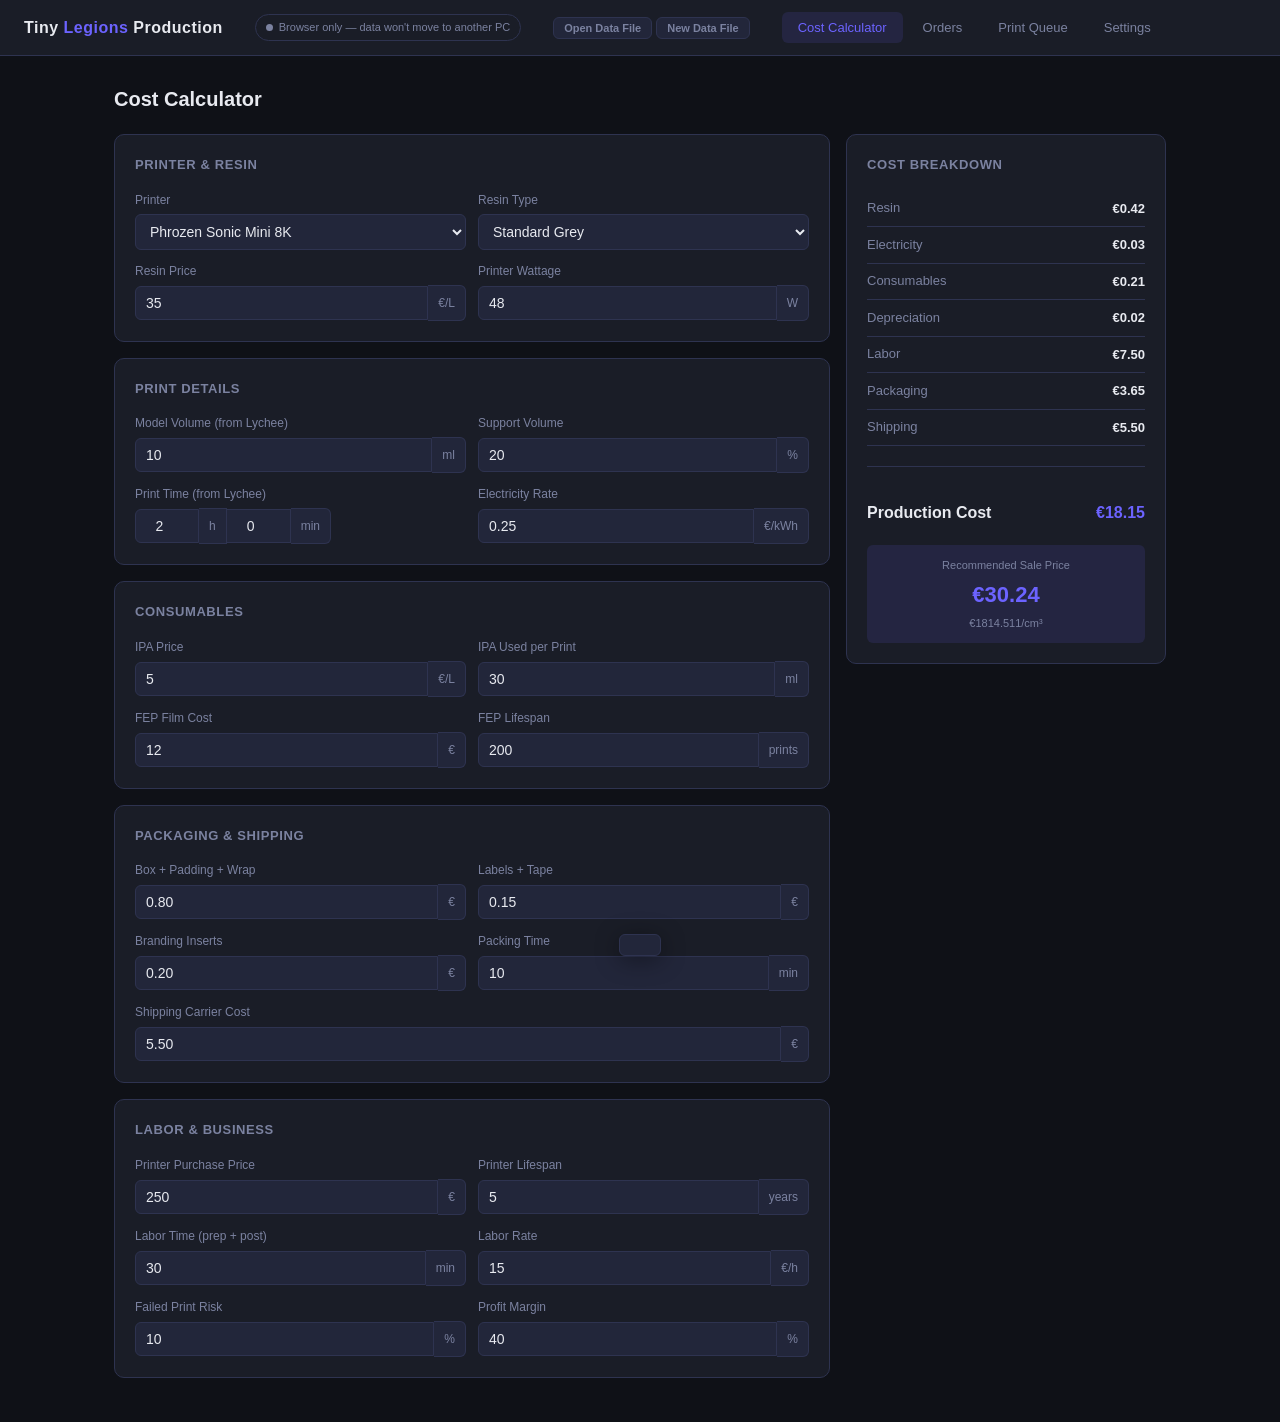
==== index.html @ 1beb9e8d "Add TL Production Manager PWA Cost calculator, order manager, print queue optimizer and printer reco" ====
<!DOCTYPE html>
<html lang="en">
<head>
  <meta charset="UTF-8">
  <meta name="viewport" content="width=device-width, initial-scale=1.0">
  <title>Tiny Legions — Production Manager</title>
  <link rel="stylesheet" href="css/style.css">
  <link rel="manifest" href="manifest.json">
  <link rel="apple-touch-icon" href="icons/icon-192.svg">
  <meta name="apple-mobile-web-app-capable" content="yes">
  <meta name="apple-mobile-web-app-status-bar-style" content="black-translucent">
  <meta name="apple-mobile-web-app-title" content="TL Production">
  <meta name="theme-color" content="#1a1d27">
</head>
<body>

<!-- ── Header ─────────────────────────────────────────────────────────────── -->
<header class="app-header">
  <div class="app-logo">Tiny <span>Legions</span> Production</div>
  <div id="file-status" class="file-status disconnected" title="Data saved in browser only — won't transfer to another PC unless you connect a data file">
    <span class="file-dot"></span> Browser only
  </div>
  <div class="file-actions">
    <button class="btn-file" onclick="handleOpenExisting()" title="Load data from an existing tl-data.json file (e.g. from your USB)">Open Data File</button>
    <button class="btn-file" onclick="handleConnectNew()" title="Create a new data file and enable auto-save to it">New Data File</button>
  </div>
  <nav class="tab-nav">
    <button class="tab-btn" data-tab="calculator" onclick="showTab('calculator')">Cost Calculator</button>
    <button class="tab-btn" data-tab="orders" onclick="showTab('orders')">Orders</button>
    <button class="tab-btn" data-tab="queue" onclick="showTab('queue')">Print Queue</button>
    <button class="tab-btn" data-tab="settings" onclick="showTab('settings')">Settings</button>
  </nav>
</header>

<main class="main">

  <!-- ── Tab: Calculator ──────────────────────────────────────────────────── -->
  <div id="tab-calculator" class="tab-panel">
    <h1 class="page-title">Cost Calculator</h1>
    <div class="calc-grid">
      <!-- Inputs -->
      <div>
        <div class="card">
          <div class="card-title">Printer & Resin</div>
          <div class="form-grid">
            <div class="form-group">
              <label>Printer</label>
              <select id="calc-printer" onchange="calcUpdatePrinter()"></select>
            </div>
            <div class="form-group">
              <label>Resin Type</label>
              <select id="calc-resin-type" onchange="calcUpdateResinPrice()"></select>
            </div>
            <div class="form-group">
              <label>Resin Price</label>
              <div class="input-with-unit">
                <input type="number" id="calc-resin-price" min="0" step="0.5" value="35" oninput="calcRun()">
                <span class="unit">€/L</span>
              </div>
            </div>
            <div class="form-group">
              <label>Printer Wattage</label>
              <div class="input-with-unit">
                <input type="number" id="calc-wattage" min="0" step="1" value="48" oninput="calcRun()">
                <span class="unit">W</span>
              </div>
            </div>
          </div>
        </div>

        <div class="card">
          <div class="card-title">Print Details</div>
          <div class="form-grid">
            <div class="form-group">
              <label>Model Volume (from Lychee)</label>
              <div class="input-with-unit">
                <input type="number" id="calc-volume" min="0" step="0.1" value="10" oninput="calcRun()">
                <span class="unit">ml</span>
              </div>
            </div>
            <div class="form-group">
              <label>Support Volume</label>
              <div class="input-with-unit">
                <input type="number" id="calc-support-pct" min="0" max="100" step="1" value="20" oninput="calcRun()">
                <span class="unit">%</span>
              </div>
            </div>
            <div class="form-group">
              <label>Print Time (from Lychee)</label>
              <div class="time-input">
                <input type="number" id="calc-hours" min="0" step="1" value="2" oninput="calcRun()" onblur="calcNormalizeTime(); calcRun()">
                <span class="unit">h</span>
                <input type="number" id="calc-minutes" min="0" step="1" value="0" oninput="calcRun()" onblur="calcNormalizeTime(); calcRun()">
                <span class="unit">min</span>
              </div>
            </div>
            <div class="form-group">
              <label>Electricity Rate</label>
              <div class="input-with-unit">
                <input type="number" id="calc-electricity" min="0" step="0.01" value="0.25" oninput="calcRun()">
                <span class="unit">€/kWh</span>
              </div>
            </div>
          </div>
        </div>

        <div class="card">
          <div class="card-title">Consumables</div>
          <div class="form-grid">
            <div class="form-group">
              <label>IPA Price</label>
              <div class="input-with-unit">
                <input type="number" id="calc-ipa-price" min="0" step="0.1" value="5" oninput="calcRun()">
                <span class="unit">€/L</span>
              </div>
            </div>
            <div class="form-group">
              <label>IPA Used per Print</label>
              <div class="input-with-unit">
                <input type="number" id="calc-ipa-per-print" min="0" step="1" value="30" oninput="calcRun()">
                <span class="unit">ml</span>
              </div>
            </div>
            <div class="form-group">
              <label>FEP Film Cost</label>
              <div class="input-with-unit">
                <input type="number" id="calc-fep-cost" min="0" step="0.5" value="12" oninput="calcRun()">
                <span class="unit">€</span>
              </div>
            </div>
            <div class="form-group">
              <label>FEP Lifespan</label>
              <div class="input-with-unit">
                <input type="number" id="calc-fep-lifespan" min="1" step="10" value="200" oninput="calcRun()">
                <span class="unit">prints</span>
              </div>
            </div>
          </div>
        </div>

        <div class="card">
          <div class="card-title">Packaging & Shipping</div>
          <div class="form-grid">
            <div class="form-group">
              <label>Box + Padding + Wrap</label>
              <div class="input-with-unit">
                <input type="number" id="calc-box-materials" min="0" step="0.01" value="0.80" oninput="calcRun()">
                <span class="unit">€</span>
              </div>
            </div>
            <div class="form-group">
              <label>Labels + Tape</label>
              <div class="input-with-unit">
                <input type="number" id="calc-labels-tape" min="0" step="0.01" value="0.15" oninput="calcRun()">
                <span class="unit">€</span>
              </div>
            </div>
            <div class="form-group">
              <label>Branding Inserts</label>
              <div class="input-with-unit">
                <input type="number" id="calc-branding" min="0" step="0.01" value="0.20" oninput="calcRun()">
                <span class="unit">€</span>
              </div>
            </div>
            <div class="form-group">
              <label>Packing Time</label>
              <div class="input-with-unit">
                <input type="number" id="calc-packing-time" min="0" step="1" value="10" oninput="calcRun()">
                <span class="unit">min</span>
              </div>
            </div>
            <div class="form-group full">
              <label>Shipping Carrier Cost</label>
              <div class="input-with-unit">
                <input type="number" id="calc-shipping-cost" min="0" step="0.01" value="5.50" oninput="calcRun()">
                <span class="unit">€</span>
              </div>
            </div>
          </div>
        </div>

        <div class="card">
          <div class="card-title">Labor & Business</div>
          <div class="form-grid">
            <div class="form-group">
              <label>Printer Purchase Price</label>
              <div class="input-with-unit">
                <input type="number" id="calc-purchase-price" min="0" step="10" value="250" oninput="calcRun()">
                <span class="unit">€</span>
              </div>
            </div>
            <div class="form-group">
              <label>Printer Lifespan</label>
              <div class="input-with-unit">
                <input type="number" id="calc-lifespan" min="1" step="1" value="5" oninput="calcRun()">
                <span class="unit">years</span>
              </div>
            </div>
            <div class="form-group">
              <label>Labor Time (prep + post)</label>
              <div class="input-with-unit">
                <input type="number" id="calc-labor-time" min="0" step="5" value="30" oninput="calcRun()">
                <span class="unit">min</span>
              </div>
            </div>
            <div class="form-group">
              <label>Labor Rate</label>
              <div class="input-with-unit">
                <input type="number" id="calc-labor-rate" min="0" step="1" value="15" oninput="calcRun()">
                <span class="unit">€/h</span>
              </div>
            </div>
            <div class="form-group">
              <label>Failed Print Risk</label>
              <div class="input-with-unit">
                <input type="number" id="calc-risk" min="0" max="100" step="1" value="10" oninput="calcRun()">
                <span class="unit">%</span>
              </div>
            </div>
            <div class="form-group">
              <label>Profit Margin</label>
              <div class="input-with-unit">
                <input type="number" id="calc-margin" min="0" max="99" step="1" value="40" oninput="calcRun()">
                <span class="unit">%</span>
              </div>
            </div>
          </div>
        </div>
      </div>

      <!-- Results -->
      <div class="results-card">
        <div class="card-title">Cost Breakdown</div>
        <div class="result-row"><span class="label">Resin</span><span class="value" id="out-resin">€0.00</span></div>
        <div class="result-row"><span class="label">Electricity</span><span class="value" id="out-electricity">€0.00</span></div>
        <div class="result-row"><span class="label">Consumables</span><span class="value" id="out-consumables">€0.00</span></div>
        <div class="result-row"><span class="label">Depreciation</span><span class="value" id="out-depreciation">€0.00</span></div>
        <div class="result-row"><span class="label">Labor</span><span class="value" id="out-labor">€0.00</span></div>
        <div class="result-row"><span class="label">Packaging</span><span class="value" id="out-packaging">€0.00</span></div>
        <div class="result-row"><span class="label">Shipping</span><span class="value" id="out-shipping">€0.00</span></div>
        <div class="section-divider"></div>
        <div class="result-total"><span class="label">Production Cost</span><span class="value" id="out-total">€0.00</span></div>
        <div class="result-sale">
          <div class="sale-label">Recommended Sale Price</div>
          <div class="sale-value" id="out-sale-price">€0.00</div>
          <div class="per-cm3" id="out-per-cm3">€0.000/cm³</div>
        </div>
      </div>
    </div>
  </div>

  <!-- ── Tab: Orders ───────────────────────────────────────────────────────── -->
  <div id="tab-orders" class="tab-panel">
    <h1 class="page-title">Orders</h1>
    <div class="toolbar">
      <button class="btn btn-primary" onclick="openOrderModal()">+ Add Order</button>
      <label class="btn btn-secondary" style="cursor:pointer">
        Import CSV
        <input type="file" accept=".csv" style="display:none" onchange="importOrdersCSV(this.files[0])">
      </label>
    </div>
    <div class="table-wrap">
      <table>
        <thead>
          <tr>
            <th>Order ID</th>
            <th>Customer</th>
            <th>Model</th>
            <th>Footprint W×D (mm)</th>
            <th>Height (mm)</th>
            <th>Qty</th>
            <th>Resin</th>
            <th>Deadline</th>
            <th>Actions</th>
          </tr>
        </thead>
        <tbody id="orders-tbody">
          <tr><td colspan="9" class="empty-state">No orders yet. Click "Add Order" to start.</td></tr>
        </tbody>
      </table>
    </div>
  </div>

  <!-- ── Tab: Queue ────────────────────────────────────────────────────────── -->
  <div id="tab-queue" class="tab-panel">
    <h1 class="page-title">Print Queue</h1>
    <div class="toolbar">
      <button class="btn btn-primary" onclick="renderQueue()">Generate Queue</button>
      <button class="btn btn-secondary" onclick="exportQueueCSV(currentBatches)">Export CSV</button>
    </div>
    <div id="queue-container">
      <div class="empty-state">Click "Generate Queue" to build the print schedule.</div>
    </div>
  </div>

  <!-- ── Tab: Settings ─────────────────────────────────────────────────────── -->
  <div id="tab-settings" class="tab-panel">
    <h1 class="page-title">Settings</h1>
    <div class="settings-grid">
      <!-- Global Defaults -->
      <div class="card">
        <div class="card-title">Global Defaults</div>
        <div class="setting-row">
          <label>Electricity Rate</label>
          <div class="input-with-unit"><input type="number" id="s-electricity" min="0" step="0.01"><span class="unit">€/kWh</span></div>
        </div>
        <div class="setting-row">
          <label>Labor Rate</label>
          <div class="input-with-unit"><input type="number" id="s-labor-rate" min="0" step="1"><span class="unit">€/h</span></div>
        </div>
        <div class="setting-row">
          <label>Failed Print Risk</label>
          <div class="input-with-unit"><input type="number" id="s-risk" min="0" max="100" step="1"><span class="unit">%</span></div>
        </div>
        <div class="setting-row">
          <label>Profit Margin</label>
          <div class="input-with-unit"><input type="number" id="s-margin" min="0" max="99" step="1"><span class="unit">%</span></div>
        </div>
      </div>

      <!-- Consumables -->
      <div class="card">
        <div class="card-title">Consumables</div>
        <div class="setting-row">
          <label>IPA Price</label>
          <div class="input-with-unit"><input type="number" id="s-ipa-price" min="0" step="0.1"><span class="unit">€/L</span></div>
        </div>
        <div class="setting-row">
          <label>IPA per Print</label>
          <div class="input-with-unit"><input type="number" id="s-ipa-per-print" min="0" step="1"><span class="unit">ml</span></div>
        </div>
        <div class="setting-row">
          <label>FEP Film Cost</label>
          <div class="input-with-unit"><input type="number" id="s-fep-cost" min="0" step="0.5"><span class="unit">€</span></div>
        </div>
        <div class="setting-row">
          <label>FEP Lifespan</label>
          <div class="input-with-unit"><input type="number" id="s-fep-lifespan" min="1" step="10"><span class="unit">prints</span></div>
        </div>
      </div>

      <!-- Resin Prices -->
      <div class="card">
        <div class="card-title">Resin Prices</div>
        <div id="resin-prices-container"></div>
      </div>

      <!-- Printer Depreciation -->
      <div class="card">
        <div class="card-title">Printer Depreciation</div>
        <div id="printer-dep-container">
          <div class="printer-dep-row">
            <span class="printer-name">Phrozen Sonic Mini 8K</span>
            <div class="printer-dep-inputs">
              <div class="input-with-unit"><input type="number" id="dep-price-mini8k" min="0" step="10"><span class="unit">€</span></div>
              <div class="input-with-unit"><input type="number" id="dep-life-mini8k" min="1" step="1"><span class="unit">yrs</span></div>
            </div>
          </div>
          <div class="printer-dep-row">
            <span class="printer-name">Concepts3D Athena II</span>
            <div class="printer-dep-inputs">
              <div class="input-with-unit"><input type="number" id="dep-price-athena2" min="0" step="10"><span class="unit">€</span></div>
              <div class="input-with-unit"><input type="number" id="dep-life-athena2" min="1" step="1"><span class="unit">yrs</span></div>
            </div>
          </div>
          <div class="printer-dep-row">
            <span class="printer-name">Uniformation GK3 Pro</span>
            <div class="printer-dep-inputs">
              <div class="input-with-unit"><input type="number" id="dep-price-gk3pro" min="0" step="10"><span class="unit">€</span></div>
              <div class="input-with-unit"><input type="number" id="dep-life-gk3pro" min="1" step="1"><span class="unit">yrs</span></div>
            </div>
          </div>
        </div>
      </div>
    </div>

    <div style="margin-top:16px; display:flex; gap:8px; flex-wrap:wrap;">
      <button class="btn btn-primary" onclick="saveSettingsForm()">Save Settings</button>
      <button class="btn btn-secondary" onclick="exportAllData()">Export Backup</button>
      <label class="btn btn-secondary" style="cursor:pointer">
        Import Backup
        <input type="file" accept=".json" style="display:none" onchange="
          const r = new FileReader();
          r.onload = e => { if(importAllData(e.target.result)) { orders=loadOrders(); settings=loadSettings(); initSettingsTab(); showToast('Backup imported.'); } else { alert('Invalid backup file.'); } };
          r.readAsText(this.files[0]);
        ">
      </label>
    </div>
  </div>

</main>

<!-- ── Order Modal ─────────────────────────────────────────────────────────── -->
<div id="order-modal" class="modal-overlay" onclick="if(event.target===this)closeOrderModal()">
  <div class="modal">
    <div class="modal-header">
      <span id="modal-title" class="modal-title">Add Order</span>
      <button class="btn-icon" onclick="closeOrderModal()">✕</button>
    </div>
    <div class="form-grid">
      <div class="form-group">
        <label>Order ID</label>
        <input type="text" id="field-orderId" placeholder="e.g. #1042">
      </div>
      <div class="form-group">
        <label>Customer</label>
        <input type="text" id="field-customer" placeholder="Customer name">
      </div>
      <div class="form-group full">
        <label>Model Name *</label>
        <input type="text" id="field-modelName" placeholder="e.g. Panopticon Guard x3">
      </div>
      <div class="form-group full lychee-hint">
        <span class="hint-icon">?</span>
        <span>In Lychee: select the model &rarr; right panel shows <strong>X</strong> (width), <strong>Y</strong> (depth), <strong>Z</strong> (height) in mm. Use those values below.</span>
      </div>
      <div class="form-group">
        <label>Footprint Width — X (mm) *</label>
        <input type="number" id="field-footprintW" min="0" step="0.1" placeholder="X from Lychee">
      </div>
      <div class="form-group">
        <label>Footprint Depth — Y (mm) *</label>
        <input type="number" id="field-footprintD" min="0" step="0.1" placeholder="Y from Lychee">
      </div>
      <div class="form-group">
        <label>Height — Z (mm)</label>
        <input type="number" id="field-height" min="0" step="0.1" placeholder="Z from Lychee">
      </div>
      <div class="form-group">
        <label>Quantity</label>
        <input type="number" id="field-quantity" min="1" step="1" value="1">
      </div>
      <div class="form-group">
        <label>Resin Type</label>
        <select id="field-resinType"></select>
      </div>
      <div class="form-group">
        <label>Deadline</label>
        <input type="date" id="field-deadline">
      </div>
      <div class="form-group full">
        <label>Notes</label>
        <input type="text" id="field-notes" placeholder="Optional notes">
      </div>
    </div>
    <div class="modal-footer">
      <button class="btn btn-secondary" onclick="closeOrderModal()">Cancel</button>
      <button class="btn btn-primary" onclick="saveOrder()">Save Order</button>
    </div>
  </div>
</div>

<!-- ── Toast ──────────────────────────────────────────────────────────────── -->
<div id="toast" class="toast"></div>

<!-- ── Scripts ────────────────────────────────────────────────────────────── -->
<script src="js/printers.js"></script>
<script src="js/storage.js"></script>
<script src="js/calculator.js"></script>
<script src="js/optimizer.js"></script>
<script src="js/scheduler.js"></script>
<script src="js/app.js"></script>
<script>
  if ('serviceWorker' in navigator) {
    navigator.serviceWorker.register('./sw.js');
  }
</script>

</body>
</html>
---- css/style.css ----
/* ── Reset & Base ──────────────────────────────────────────────────────────── */
*, *::before, *::after { box-sizing: border-box; margin: 0; padding: 0; }

:root {
  --bg: #0f1117;
  --surface: #1a1d27;
  --surface2: #22263a;
  --border: #2e3350;
  --accent: #6c63ff;
  --accent-hover: #8077ff;
  --text: #e8eaf0;
  --text-muted: #7b82a0;
  --green: #22c55e;
  --yellow: #f59e0b;
  --orange: #f97316;
  --red: #ef4444;
  --radius: 10px;
  --radius-sm: 6px;
  --shadow: 0 4px 24px rgba(0,0,0,0.4);
}

body {
  font-family: -apple-system, BlinkMacSystemFont, 'Segoe UI', sans-serif;
  background: var(--bg);
  color: var(--text);
  min-height: 100vh;
  font-size: 14px;
  line-height: 1.5;
}

/* ── Layout ─────────────────────────────────────────────────────────────────── */
.app-header {
  background: var(--surface);
  border-bottom: 1px solid var(--border);
  padding: 0 24px;
  display: flex;
  align-items: center;
  gap: 32px;
  height: 56px;
  position: sticky;
  top: 0;
  z-index: 100;
}

.app-logo {
  font-size: 16px;
  font-weight: 700;
  letter-spacing: 0.5px;
  color: var(--text);
  white-space: nowrap;
}

.app-logo span { color: var(--accent); }

.tab-nav { display: flex; gap: 4px; }

.tab-btn {
  background: none;
  border: none;
  color: var(--text-muted);
  font-size: 13px;
  font-weight: 500;
  padding: 8px 16px;
  border-radius: var(--radius-sm);
  cursor: pointer;
  transition: all 0.15s;
  white-space: nowrap;
}

.tab-btn:hover { color: var(--text); background: var(--surface2); }
.tab-btn.active { color: var(--accent); background: rgba(108,99,255,0.12); }

.main { max-width: 1100px; margin: 0 auto; padding: 28px 24px; }

.tab-panel { display: none; }
.tab-panel.active { display: block; }

/* ── Page Titles ────────────────────────────────────────────────────────────── */
.page-title {
  font-size: 20px;
  font-weight: 700;
  margin-bottom: 20px;
  color: var(--text);
}

/* ── Cards ──────────────────────────────────────────────────────────────────── */
.card {
  background: var(--surface);
  border: 1px solid var(--border);
  border-radius: var(--radius);
  padding: 20px;
  margin-bottom: 16px;
}

.card-title {
  font-size: 13px;
  font-weight: 600;
  text-transform: uppercase;
  letter-spacing: 0.6px;
  color: var(--text-muted);
  margin-bottom: 16px;
}

/* ── Calculator Layout ──────────────────────────────────────────────────────── */
.calc-grid {
  display: grid;
  grid-template-columns: 1fr 320px;
  gap: 16px;
  align-items: start;
}

@media (max-width: 800px) { .calc-grid { grid-template-columns: 1fr; } }

.form-grid {
  display: grid;
  grid-template-columns: 1fr 1fr;
  gap: 12px;
}

@media (max-width: 600px) { .form-grid { grid-template-columns: 1fr; } }

.form-group {
  display: flex;
  flex-direction: column;
  gap: 5px;
}

.form-group.full { grid-column: 1 / -1; }

label {
  font-size: 12px;
  font-weight: 500;
  color: var(--text-muted);
}

input, select {
  background: var(--surface2);
  border: 1px solid var(--border);
  border-radius: var(--radius-sm);
  color: var(--text);
  font-size: 14px;
  padding: 8px 10px;
  width: 100%;
  transition: border-color 0.15s;
}

input:focus, select:focus {
  outline: none;
  border-color: var(--accent);
}

select option { background: var(--surface2); }

.input-with-unit {
  display: flex;
  align-items: center;
  gap: 0;
}

.input-with-unit input {
  border-radius: var(--radius-sm) 0 0 var(--radius-sm);
  flex: 1;
}

.unit {
  background: var(--surface2);
  border: 1px solid var(--border);
  border-left: none;
  border-radius: 0 var(--radius-sm) var(--radius-sm) 0;
  padding: 8px 10px;
  font-size: 12px;
  color: var(--text-muted);
  white-space: nowrap;
}

/* ── Cost Results ───────────────────────────────────────────────────────────── */
.results-card {
  background: var(--surface);
  border: 1px solid var(--border);
  border-radius: var(--radius);
  padding: 20px;
  position: sticky;
  top: 72px;
}

.result-row {
  display: flex;
  justify-content: space-between;
  align-items: center;
  padding: 8px 0;
  border-bottom: 1px solid var(--border);
  font-size: 13px;
}

.result-row:last-child { border-bottom: none; }
.result-row .label { color: var(--text-muted); }
.result-row .value { font-weight: 600; color: var(--text); }

.result-total {
  display: flex;
  justify-content: space-between;
  padding: 14px 0 8px;
  font-size: 16px;
  font-weight: 700;
}

.result-total .label { color: var(--text); }
.result-total .value { color: var(--accent); }

.result-sale {
  background: rgba(108,99,255,0.12);
  border-radius: var(--radius-sm);
  padding: 12px;
  margin-top: 12px;
  text-align: center;
}

.result-sale .sale-label { font-size: 11px; color: var(--text-muted); margin-bottom: 4px; }
.result-sale .sale-value { font-size: 22px; font-weight: 800; color: var(--accent); }
.result-sale .per-cm3 { font-size: 11px; color: var(--text-muted); margin-top: 4px; }

/* ── Buttons ────────────────────────────────────────────────────────────────── */
.btn {
  display: inline-flex;
  align-items: center;
  gap: 6px;
  border: none;
  border-radius: var(--radius-sm);
  font-size: 13px;
  font-weight: 600;
  padding: 9px 18px;
  cursor: pointer;
  transition: all 0.15s;
}

.btn-primary { background: var(--accent); color: #fff; }
.btn-primary:hover { background: var(--accent-hover); }
.btn-secondary { background: var(--surface2); color: var(--text); border: 1px solid var(--border); }
.btn-secondary:hover { border-color: var(--accent); color: var(--accent); }
.btn-icon { background: none; border: none; color: var(--text-muted); font-size: 14px; cursor: pointer; padding: 4px 6px; border-radius: 4px; transition: all 0.15s; }
.btn-icon:hover { color: var(--text); background: var(--surface2); }
.btn-icon.btn-danger:hover { color: var(--red); }

.toolbar {
  display: flex;
  align-items: center;
  gap: 8px;
  margin-bottom: 16px;
  flex-wrap: wrap;
}

/* ── Orders Table ───────────────────────────────────────────────────────────── */
.table-wrap { overflow-x: auto; border-radius: var(--radius); border: 1px solid var(--border); }

table { width: 100%; border-collapse: collapse; }

thead tr { background: var(--surface2); }

th {
  text-align: left;
  font-size: 11px;
  font-weight: 600;
  text-transform: uppercase;
  letter-spacing: 0.5px;
  color: var(--text-muted);
  padding: 10px 14px;
  border-bottom: 1px solid var(--border);
}

td {
  padding: 11px 14px;
  border-bottom: 1px solid var(--border);
  font-size: 13px;
  color: var(--text);
}

tr:last-child td { border-bottom: none; }
tbody tr:hover { background: rgba(255,255,255,0.02); }

.empty-state {
  text-align: center;
  color: var(--text-muted);
  padding: 40px 20px;
  font-size: 14px;
}

/* ── Badges ─────────────────────────────────────────────────────────────────── */
.resin-badge {
  display: inline-block;
  background: rgba(108,99,255,0.15);
  color: var(--accent);
  border-radius: 20px;
  padding: 2px 10px;
  font-size: 11px;
  font-weight: 600;
}

/* ── Modal ──────────────────────────────────────────────────────────────────── */
.modal-overlay {
  display: none;
  position: fixed;
  inset: 0;
  background: rgba(0,0,0,0.7);
  z-index: 200;
  align-items: center;
  justify-content: center;
  padding: 20px;
}

.modal-overlay.open { display: flex; }

.modal {
  background: var(--surface);
  border: 1px solid var(--border);
  border-radius: var(--radius);
  width: 100%;
  max-width: 560px;
  max-height: 90vh;
  overflow-y: auto;
  padding: 24px;
  box-shadow: var(--shadow);
}

.modal-header {
  display: flex;
  justify-content: space-between;
  align-items: center;
  margin-bottom: 20px;
}

.modal-title { font-size: 17px; font-weight: 700; }

.modal-footer {
  display: flex;
  justify-content: flex-end;
  gap: 8px;
  margin-top: 20px;
}

/* ── Queue ──────────────────────────────────────────────────────────────────── */
.batch-card {
  background: var(--surface);
  border: 1px solid var(--border);
  border-radius: var(--radius);
  padding: 16px 20px;
  margin-bottom: 12px;
  border-left: 4px solid var(--border);
}

.batch-card.urgency-ok { border-left-color: var(--green); }
.batch-card.urgency-warning { border-left-color: var(--yellow); }
.batch-card.urgency-urgent { border-left-color: var(--orange); }
.batch-card.urgency-overdue { border-left-color: var(--red); }

.batch-header {
  display: flex;
  align-items: center;
  gap: 8px;
  margin-bottom: 10px;
  flex-wrap: wrap;
}

.batch-id { font-weight: 700; font-size: 14px; color: var(--text); }

.printer-tag {
  background: var(--surface2);
  border: 1px solid var(--border);
  border-radius: 20px;
  padding: 2px 10px;
  font-size: 11px;
  font-weight: 600;
  color: var(--text-muted);
}

.urgency-tag {
  border-radius: 20px;
  padding: 2px 10px;
  font-size: 11px;
  font-weight: 700;
  margin-left: auto;
}

.urgency-tag.ok { background: rgba(34,197,94,0.15); color: var(--green); }
.urgency-tag.warning { background: rgba(245,158,11,0.15); color: var(--yellow); }
.urgency-tag.urgent { background: rgba(249,115,22,0.15); color: var(--orange); }
.urgency-tag.overdue { background: rgba(239,68,68,0.15); color: var(--red); }

.batch-models { display: flex; flex-wrap: wrap; gap: 6px; margin-bottom: 10px; }

.model-tag {
  background: var(--surface2);
  border: 1px solid var(--border);
  border-radius: var(--radius-sm);
  padding: 3px 8px;
  font-size: 12px;
  color: var(--text);
}

.batch-meta {
  display: flex;
  gap: 20px;
  font-size: 12px;
  color: var(--text-muted);
  flex-wrap: wrap;
}

.batch-meta strong { color: var(--text); }

.batch-warning {
  background: rgba(239,68,68,0.1);
  border: 1px solid rgba(239,68,68,0.3);
  border-radius: var(--radius-sm);
  padding: 8px 12px;
  font-size: 12px;
  color: var(--red);
  margin-top: 10px;
}

/* ── Settings ────────────────────────────────────────────────────────────────── */
.settings-grid { display: grid; grid-template-columns: 1fr 1fr; gap: 16px; }
@media (max-width: 700px) { .settings-grid { grid-template-columns: 1fr; } }

.setting-row {
  display: flex;
  justify-content: space-between;
  align-items: center;
  padding: 8px 0;
  border-bottom: 1px solid var(--border);
  gap: 12px;
}

.setting-row:last-child { border-bottom: none; }
.setting-row label { font-size: 13px; color: var(--text); flex: 1; }
.setting-row .input-with-unit { width: 130px; flex-shrink: 0; }
.setting-row input { width: 90px; }

.printer-dep-row {
  display: flex;
  justify-content: space-between;
  align-items: center;
  padding: 10px 0;
  border-bottom: 1px solid var(--border);
  gap: 12px;
}

.printer-dep-row:last-child { border-bottom: none; }
.printer-dep-row .printer-name { font-size: 13px; font-weight: 600; flex: 1; }
.printer-dep-inputs { display: flex; gap: 8px; }
.printer-dep-inputs .input-with-unit { width: 120px; }

/* ── Toast ──────────────────────────────────────────────────────────────────── */
.toast {
  position: fixed;
  bottom: 24px;
  left: 50%;
  transform: translateX(-50%) translateY(80px);
  background: var(--surface2);
  border: 1px solid var(--border);
  border-radius: var(--radius-sm);
  padding: 10px 20px;
  font-size: 13px;
  font-weight: 500;
  color: var(--text);
  box-shadow: var(--shadow);
  transition: transform 0.25s ease;
  z-index: 999;
}

.toast.show { transform: translateX(-50%) translateY(0); }

/* ── Divider ─────────────────────────────────────────────────────────────────── */
.section-divider {
  height: 1px;
  background: var(--border);
  margin: 20px 0;
}

/* ── File Status Bar ─────────────────────────────────────────────────────────── */
.file-status {
  font-size: 11px;
  display: flex;
  align-items: center;
  gap: 6px;
  padding: 4px 10px;
  border-radius: 20px;
  border: 1px solid var(--border);
  white-space: nowrap;
}

.file-status.connected { border-color: rgba(34,197,94,0.4); color: var(--green); }
.file-status.disconnected { color: var(--text-muted); }

.file-dot {
  width: 7px; height: 7px;
  border-radius: 50%;
  background: var(--text-muted);
  flex-shrink: 0;
}

.file-status.connected .file-dot { background: var(--green); }

.file-actions { display: flex; gap: 4px; }

.btn-file {
  background: var(--surface2);
  border: 1px solid var(--border);
  border-radius: var(--radius-sm);
  color: var(--text-muted);
  font-size: 11px;
  font-weight: 600;
  padding: 4px 10px;
  cursor: pointer;
  transition: all 0.15s;
  white-space: nowrap;
}

.btn-file:hover { color: var(--text); border-color: var(--accent); }

/* ── Time Input ──────────────────────────────────────────────────────────────── */
.time-input {
  display: flex;
  align-items: center;
  gap: 0;
}

.time-input input {
  width: 64px;
  text-align: center;
  border-radius: 0;
}

.time-input input:first-child { border-radius: var(--radius-sm) 0 0 var(--radius-sm); }
.time-input .unit { border-radius: 0; border-left: none; }
.time-input .unit:last-child { border-radius: 0 var(--radius-sm) var(--radius-sm) 0; }
.time-input input:nth-child(3) { border-left: none; }

/* ── Lychee Hint ─────────────────────────────────────────────────────────────── */
.lychee-hint {
  display: flex;
  align-items: flex-start;
  gap: 8px;
  background: rgba(108,99,255,0.08);
  border: 1px solid rgba(108,99,255,0.2);
  border-radius: var(--radius-sm);
  padding: 8px 12px;
  font-size: 12px;
  color: var(--text-muted);
  line-height: 1.4;
}

.lychee-hint strong { color: var(--text); }

.hint-icon {
  background: var(--accent);
  color: #fff;
  font-size: 10px;
  font-weight: 700;
  width: 16px; height: 16px;
  border-radius: 50%;
  display: flex; align-items: center; justify-content: center;
  flex-shrink: 0;
  margin-top: 1px;
}
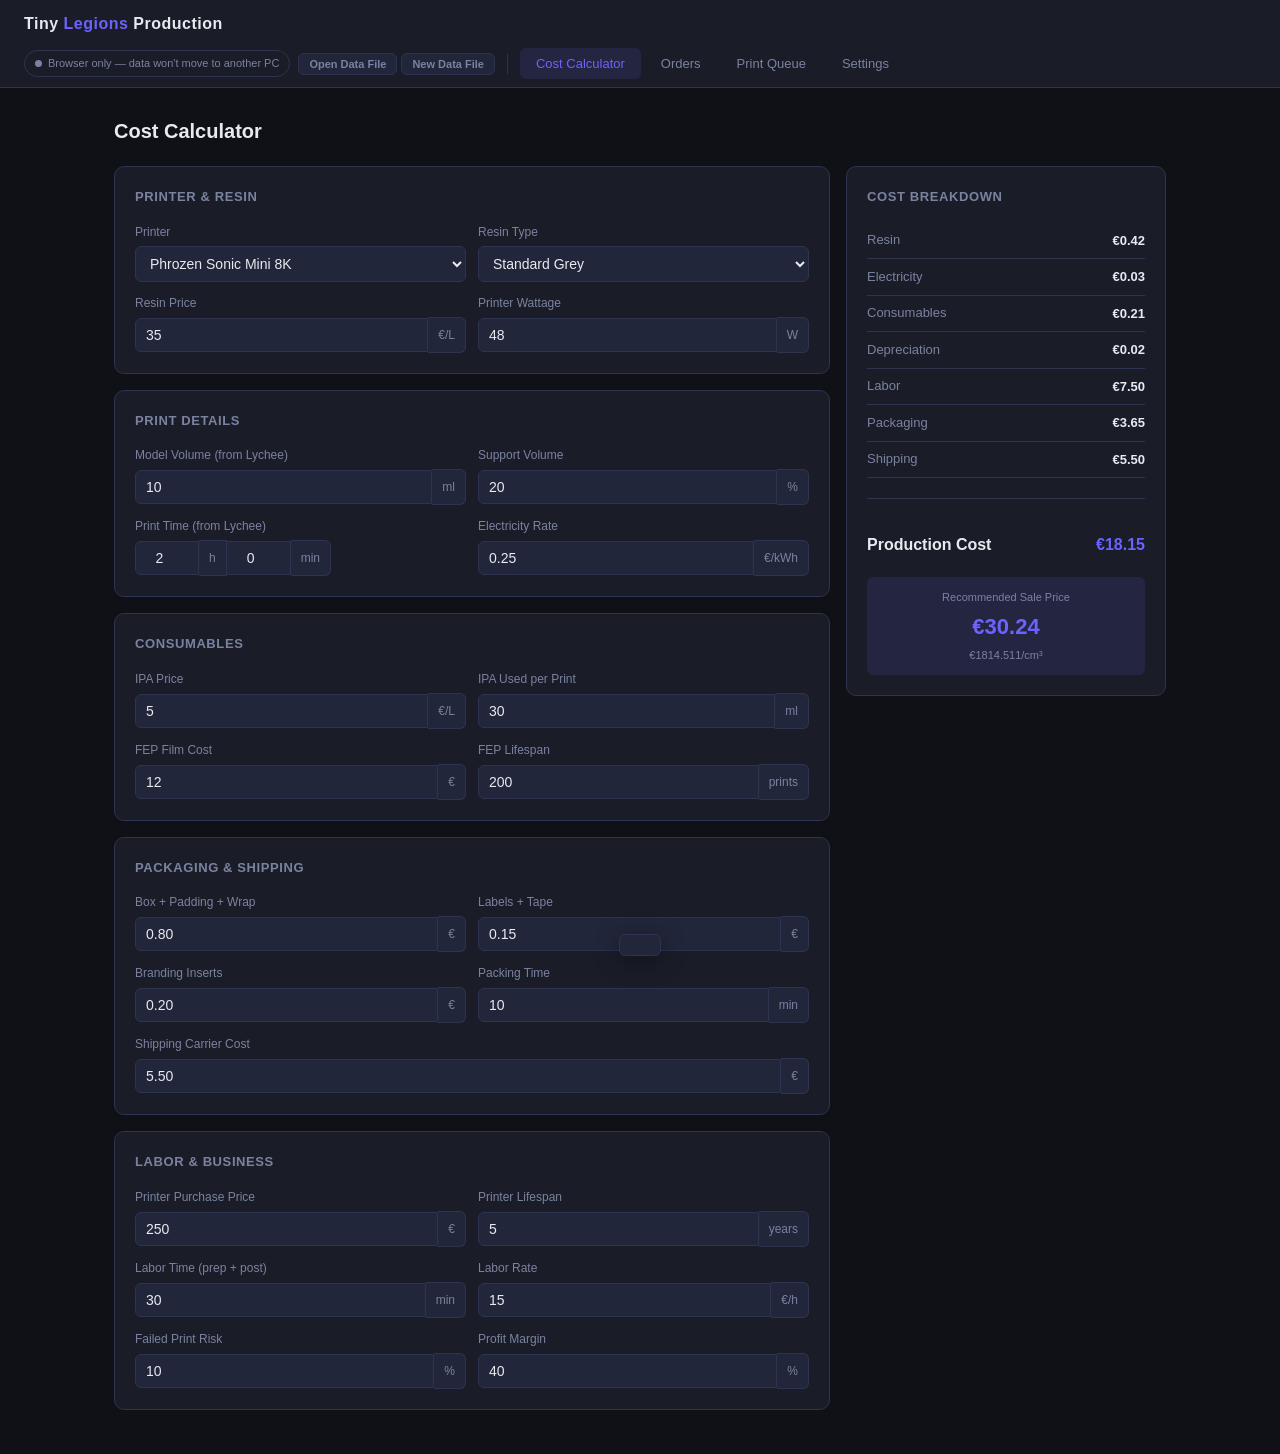
==== commit e1cd61b6: "Fix mobile header layout in production manager" ====
--- a/index.html
+++ b/index.html
@@ -16,20 +16,25 @@
 
 <!-- ── Header ─────────────────────────────────────────────────────────────── -->
 <header class="app-header">
-  <div class="app-logo">Tiny <span>Legions</span> Production</div>
-  <div id="file-status" class="file-status disconnected" title="Data saved in browser only — won't transfer to another PC unless you connect a data file">
-    <span class="file-dot"></span> Browser only
-  </div>
-  <div class="file-actions">
-    <button class="btn-file" onclick="handleOpenExisting()" title="Load data from an existing tl-data.json file (e.g. from your USB)">Open Data File</button>
-    <button class="btn-file" onclick="handleConnectNew()" title="Create a new data file and enable auto-save to it">New Data File</button>
-  </div>
-  <nav class="tab-nav">
-    <button class="tab-btn" data-tab="calculator" onclick="showTab('calculator')">Cost Calculator</button>
-    <button class="tab-btn" data-tab="orders" onclick="showTab('orders')">Orders</button>
-    <button class="tab-btn" data-tab="queue" onclick="showTab('queue')">Print Queue</button>
-    <button class="tab-btn" data-tab="settings" onclick="showTab('settings')">Settings</button>
-  </nav>
+  <div class="app-header-top">
+    <div class="app-logo">Tiny <span>Legions</span> Production</div>
+  </div>
+  <div class="app-header-bar">
+    <div id="file-status" class="file-status disconnected" title="Data saved in browser only">
+      <span class="file-dot"></span> Browser only
+    </div>
+    <div class="file-actions">
+      <button class="btn-file" onclick="handleOpenExisting()">Open Data File</button>
+      <button class="btn-file" onclick="handleConnectNew()">New Data File</button>
+    </div>
+    <div class="header-divider"></div>
+    <nav class="tab-nav">
+      <button class="tab-btn" data-tab="calculator" onclick="showTab('calculator')">Cost Calculator</button>
+      <button class="tab-btn" data-tab="orders" onclick="showTab('orders')">Orders</button>
+      <button class="tab-btn" data-tab="queue" onclick="showTab('queue')">Print Queue</button>
+      <button class="tab-btn" data-tab="settings" onclick="showTab('settings')">Settings</button>
+    </nav>
+  </div>
 </header>
 
 <main class="main">
--- a/css/style.css
+++ b/css/style.css
@@ -32,15 +32,31 @@
 .app-header {
   background: var(--surface);
   border-bottom: 1px solid var(--border);
-  padding: 0 24px;
-  display: flex;
-  align-items: center;
-  gap: 32px;
-  height: 56px;
   position: sticky;
   top: 0;
   z-index: 100;
 }
+
+.app-header-top {
+  padding: 0 24px;
+  height: 48px;
+  display: flex;
+  align-items: center;
+}
+
+.app-header-bar {
+  display: flex;
+  align-items: center;
+  gap: 8px;
+  padding: 0 24px 8px;
+  overflow-x: auto;
+  overflow-y: hidden;
+  white-space: nowrap;
+  -webkit-overflow-scrolling: touch;
+  scrollbar-width: none;
+}
+
+.app-header-bar::-webkit-scrollbar { display: none; }
 
 .app-logo {
   font-size: 16px;
@@ -52,7 +68,7 @@
 
 .app-logo span { color: var(--accent); }
 
-.tab-nav { display: flex; gap: 4px; }
+.tab-nav { display: flex; gap: 4px; flex-shrink: 0; }
 
 .tab-btn {
   background: none;
@@ -499,7 +515,9 @@
 
 .file-status.connected .file-dot { background: var(--green); }
 
-.file-actions { display: flex; gap: 4px; }
+.file-actions { display: flex; gap: 4px; flex-shrink: 0; }
+
+.header-divider { width: 1px; background: var(--border); height: 20px; flex-shrink: 0; margin: 0 4px; }
 
 .btn-file {
   background: var(--surface2);
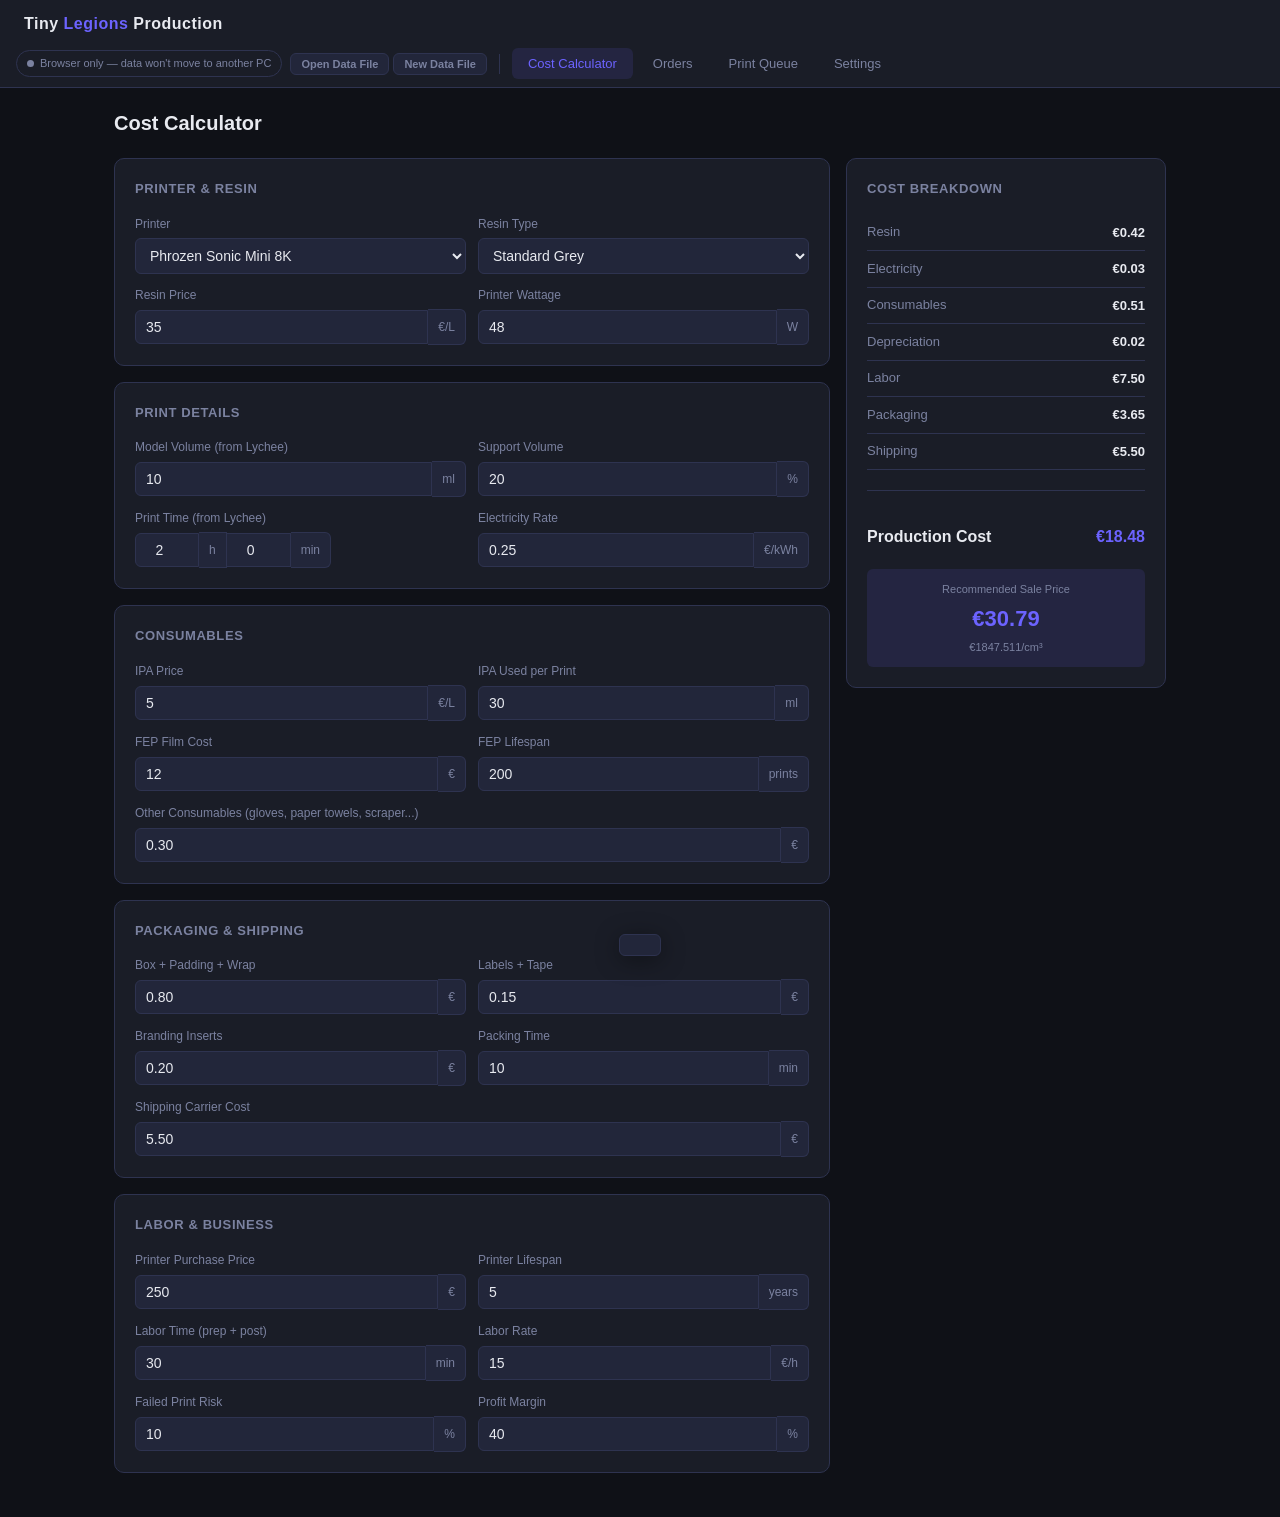
==== commit f5fda938: "Fix fleet printer assignment and add smart single-printer alert - Fix fleet dropdown to filter out a" ====
--- a/index.html
+++ b/index.html
@@ -60,7 +60,7 @@
               <label>Resin Price</label>
               <div class="input-with-unit">
                 <input type="number" id="calc-resin-price" min="0" step="0.5" value="35" oninput="calcRun()">
-                <span class="unit">€/L</span>
+                <span class="unit" data-curr="per-L">€/L</span>
               </div>
             </div>
             <div class="form-group">
@@ -103,7 +103,7 @@
               <label>Electricity Rate</label>
               <div class="input-with-unit">
                 <input type="number" id="calc-electricity" min="0" step="0.01" value="0.25" oninput="calcRun()">
-                <span class="unit">€/kWh</span>
+                <span class="unit" data-curr="per-kWh">€/kWh</span>
               </div>
             </div>
           </div>
@@ -116,7 +116,7 @@
               <label>IPA Price</label>
               <div class="input-with-unit">
                 <input type="number" id="calc-ipa-price" min="0" step="0.1" value="5" oninput="calcRun()">
-                <span class="unit">€/L</span>
+                <span class="unit" data-curr="per-L">€/L</span>
               </div>
             </div>
             <div class="form-group">
@@ -130,7 +130,7 @@
               <label>FEP Film Cost</label>
               <div class="input-with-unit">
                 <input type="number" id="calc-fep-cost" min="0" step="0.5" value="12" oninput="calcRun()">
-                <span class="unit">€</span>
+                <span class="unit" data-curr="flat">€</span>
               </div>
             </div>
             <div class="form-group">
@@ -138,6 +138,13 @@
               <div class="input-with-unit">
                 <input type="number" id="calc-fep-lifespan" min="1" step="10" value="200" oninput="calcRun()">
                 <span class="unit">prints</span>
+              </div>
+            </div>
+            <div class="form-group full">
+              <label>Other Consumables (gloves, paper towels, scraper...)</label>
+              <div class="input-with-unit">
+                <input type="number" id="calc-other-consumables" min="0" step="0.01" value="0.30" oninput="calcRun()">
+                <span class="unit" data-curr="flat">€</span>
               </div>
             </div>
           </div>
@@ -150,21 +157,21 @@
               <label>Box + Padding + Wrap</label>
               <div class="input-with-unit">
                 <input type="number" id="calc-box-materials" min="0" step="0.01" value="0.80" oninput="calcRun()">
-                <span class="unit">€</span>
+                <span class="unit" data-curr="flat">€</span>
               </div>
             </div>
             <div class="form-group">
               <label>Labels + Tape</label>
               <div class="input-with-unit">
                 <input type="number" id="calc-labels-tape" min="0" step="0.01" value="0.15" oninput="calcRun()">
-                <span class="unit">€</span>
+                <span class="unit" data-curr="flat">€</span>
               </div>
             </div>
             <div class="form-group">
               <label>Branding Inserts</label>
               <div class="input-with-unit">
                 <input type="number" id="calc-branding" min="0" step="0.01" value="0.20" oninput="calcRun()">
-                <span class="unit">€</span>
+                <span class="unit" data-curr="flat">€</span>
               </div>
             </div>
             <div class="form-group">
@@ -178,7 +185,7 @@
               <label>Shipping Carrier Cost</label>
               <div class="input-with-unit">
                 <input type="number" id="calc-shipping-cost" min="0" step="0.01" value="5.50" oninput="calcRun()">
-                <span class="unit">€</span>
+                <span class="unit" data-curr="flat">€</span>
               </div>
             </div>
           </div>
@@ -191,7 +198,7 @@
               <label>Printer Purchase Price</label>
               <div class="input-with-unit">
                 <input type="number" id="calc-purchase-price" min="0" step="10" value="250" oninput="calcRun()">
-                <span class="unit">€</span>
+                <span class="unit" data-curr="flat">€</span>
               </div>
             </div>
             <div class="form-group">
@@ -212,7 +219,7 @@
               <label>Labor Rate</label>
               <div class="input-with-unit">
                 <input type="number" id="calc-labor-rate" min="0" step="1" value="15" oninput="calcRun()">
-                <span class="unit">€/h</span>
+                <span class="unit" data-curr="per-h">€/h</span>
               </div>
             </div>
             <div class="form-group">
@@ -274,13 +281,14 @@
             <th>Footprint W×D (mm)</th>
             <th>Height (mm)</th>
             <th>Qty</th>
+            <th>Print Time</th>
             <th>Resin</th>
             <th>Deadline</th>
             <th>Actions</th>
           </tr>
         </thead>
         <tbody id="orders-tbody">
-          <tr><td colspan="9" class="empty-state">No orders yet. Click "Add Order" to start.</td></tr>
+          <tr><td colspan="10" class="empty-state">No orders yet. Click "Add Order" to start.</td></tr>
         </tbody>
       </table>
     </div>
@@ -289,12 +297,24 @@
   <!-- ── Tab: Queue ────────────────────────────────────────────────────────── -->
   <div id="tab-queue" class="tab-panel">
     <h1 class="page-title">Print Queue</h1>
+
+    <div class="card" style="margin-bottom:16px">
+      <div class="card-title">Printer Fleet</div>
+      <p class="fleet-hint">Add the printers you have available and how many of each. The queue will only assign batches to these printers.</p>
+      <div id="fleet-container"></div>
+      <div class="fleet-add-row">
+        <select id="fleet-add-select"></select>
+        <button class="btn btn-secondary" onclick="addToFleet()">+ Add Printer</button>
+      </div>
+    </div>
+
     <div class="toolbar">
       <button class="btn btn-primary" onclick="renderQueue()">Generate Queue</button>
       <button class="btn btn-secondary" onclick="exportQueueCSV(currentBatches)">Export CSV</button>
     </div>
+    <div id="queue-alert"></div>
     <div id="queue-container">
-      <div class="empty-state">Click "Generate Queue" to build the print schedule.</div>
+      <div class="empty-state">Configure your fleet above, then click "Generate Queue".</div>
     </div>
   </div>
 
@@ -306,12 +326,31 @@
       <div class="card">
         <div class="card-title">Global Defaults</div>
         <div class="setting-row">
+          <label>Currency</label>
+          <select id="s-currency" onchange="onCurrencyChange()" style="width:160px;flex-shrink:0">
+            <option value="EUR">€ Euro</option>
+            <option value="USD">$ US Dollar</option>
+            <option value="GBP">£ British Pound</option>
+            <option value="CHF">CHF Swiss Franc</option>
+            <option value="JPY">¥ Japanese Yen</option>
+            <option value="CAD">CA$ Canadian Dollar</option>
+            <option value="AUD">AU$ Australian Dollar</option>
+            <option value="CNY">¥ Chinese Yuan</option>
+            <option value="KRW">₩ Korean Won</option>
+            <option value="PLN">zł Polish Zloty</option>
+            <option value="SEK">kr Swedish Krona</option>
+            <option value="NOK">kr Norwegian Krone</option>
+            <option value="DKK">kr Danish Krone</option>
+            <option value="CZK">Kč Czech Koruna</option>
+          </select>
+        </div>
+        <div class="setting-row">
           <label>Electricity Rate</label>
-          <div class="input-with-unit"><input type="number" id="s-electricity" min="0" step="0.01"><span class="unit">€/kWh</span></div>
+          <div class="input-with-unit"><input type="number" id="s-electricity" min="0" step="0.01"><span class="unit" data-curr="per-kWh">€/kWh</span></div>
         </div>
         <div class="setting-row">
           <label>Labor Rate</label>
-          <div class="input-with-unit"><input type="number" id="s-labor-rate" min="0" step="1"><span class="unit">€/h</span></div>
+          <div class="input-with-unit"><input type="number" id="s-labor-rate" min="0" step="1"><span class="unit" data-curr="per-h">€/h</span></div>
         </div>
         <div class="setting-row">
           <label>Failed Print Risk</label>
@@ -328,7 +367,7 @@
         <div class="card-title">Consumables</div>
         <div class="setting-row">
           <label>IPA Price</label>
-          <div class="input-with-unit"><input type="number" id="s-ipa-price" min="0" step="0.1"><span class="unit">€/L</span></div>
+          <div class="input-with-unit"><input type="number" id="s-ipa-price" min="0" step="0.1"><span class="unit" data-curr="per-L">€/L</span></div>
         </div>
         <div class="setting-row">
           <label>IPA per Print</label>
@@ -336,7 +375,7 @@
         </div>
         <div class="setting-row">
           <label>FEP Film Cost</label>
-          <div class="input-with-unit"><input type="number" id="s-fep-cost" min="0" step="0.5"><span class="unit">€</span></div>
+          <div class="input-with-unit"><input type="number" id="s-fep-cost" min="0" step="0.5"><span class="unit" data-curr="flat">€</span></div>
         </div>
         <div class="setting-row">
           <label>FEP Lifespan</label>
@@ -344,37 +383,24 @@
         </div>
       </div>
 
-      <!-- Resin Prices -->
+      <!-- Resin Types -->
       <div class="card">
-        <div class="card-title">Resin Prices</div>
+        <div class="card-title">Resin Types</div>
         <div id="resin-prices-container"></div>
-      </div>
-
-      <!-- Printer Depreciation -->
+        <div style="margin-top:12px">
+          <button class="btn btn-secondary" onclick="addResinRow()">+ Add Resin</button>
+        </div>
+      </div>
+
+      <!-- Printers -->
       <div class="card">
         <div class="card-title">Printer Depreciation</div>
-        <div id="printer-dep-container">
-          <div class="printer-dep-row">
-            <span class="printer-name">Phrozen Sonic Mini 8K</span>
-            <div class="printer-dep-inputs">
-              <div class="input-with-unit"><input type="number" id="dep-price-mini8k" min="0" step="10"><span class="unit">€</span></div>
-              <div class="input-with-unit"><input type="number" id="dep-life-mini8k" min="1" step="1"><span class="unit">yrs</span></div>
-            </div>
-          </div>
-          <div class="printer-dep-row">
-            <span class="printer-name">Concepts3D Athena II</span>
-            <div class="printer-dep-inputs">
-              <div class="input-with-unit"><input type="number" id="dep-price-athena2" min="0" step="10"><span class="unit">€</span></div>
-              <div class="input-with-unit"><input type="number" id="dep-life-athena2" min="1" step="1"><span class="unit">yrs</span></div>
-            </div>
-          </div>
-          <div class="printer-dep-row">
-            <span class="printer-name">Uniformation GK3 Pro</span>
-            <div class="printer-dep-inputs">
-              <div class="input-with-unit"><input type="number" id="dep-price-gk3pro" min="0" step="10"><span class="unit">€</span></div>
-              <div class="input-with-unit"><input type="number" id="dep-life-gk3pro" min="1" step="1"><span class="unit">yrs</span></div>
-            </div>
-          </div>
+        <div id="printer-dep-container"></div>
+        <div class="section-divider" style="margin: 16px 0 12px"></div>
+        <div class="card-title" style="margin-bottom:10px">Custom Printers</div>
+        <div id="custom-printers-container"></div>
+        <div style="margin-top:8px">
+          <button class="btn btn-secondary" onclick="addCustomPrinterRow()">+ Add Printer</button>
         </div>
       </div>
     </div>
@@ -412,12 +438,27 @@
         <input type="text" id="field-customer" placeholder="Customer name">
       </div>
       <div class="form-group full">
-        <label>Model Name *</label>
+        <label>Model / Plate Name *</label>
         <input type="text" id="field-modelName" placeholder="e.g. Panopticon Guard x3">
+      </div>
+      <div class="form-group full">
+        <label>Order Type</label>
+        <div class="order-type-toggle">
+          <button type="button" class="order-type-btn active" data-type="model" onclick="setOrderType('model')">
+            Single Models
+            <small>App packs the plate for you</small>
+          </button>
+          <button type="button" class="order-type-btn" data-type="plate" onclick="setOrderType('plate')">
+            Full Plate
+            <small>Already arranged in Lychee</small>
+          </button>
+        </div>
+        <input type="hidden" id="field-orderType" value="model">
       </div>
       <div class="form-group full lychee-hint">
         <span class="hint-icon">?</span>
-        <span>In Lychee: select the model &rarr; right panel shows <strong>X</strong> (width), <strong>Y</strong> (depth), <strong>Z</strong> (height) in mm. Use those values below.</span>
+        <span><strong>Single Models:</strong> enter one model's X/Y/Z from Lychee — app figures out how many fit per plate.<br>
+        <strong>Full Plate:</strong> enter the plate's total footprint and print time from Lychee — used as-is.</span>
       </div>
       <div class="form-group">
         <label>Footprint Width — X (mm) *</label>
@@ -435,6 +476,15 @@
         <label>Quantity</label>
         <input type="number" id="field-quantity" min="1" step="1" value="1">
       </div>
+      <div class="form-group full">
+        <label>Print Time (from Lychee)</label>
+        <div class="time-input">
+          <input type="number" id="field-printTimeH" min="0" step="1" value="0">
+          <span class="unit">h</span>
+          <input type="number" id="field-printTimeMin" min="0" max="59" step="1" value="0">
+          <span class="unit">min</span>
+        </div>
+      </div>
       <div class="form-group">
         <label>Resin Type</label>
         <select id="field-resinType"></select>
@@ -442,6 +492,13 @@
       <div class="form-group">
         <label>Deadline</label>
         <input type="date" id="field-deadline">
+      </div>
+      <div class="form-group">
+        <label>Resin Volume (ml, optional)</label>
+        <div class="input-with-unit">
+          <input type="number" id="field-resinVolume" min="0" step="0.1" placeholder="From Lychee">
+          <span class="unit">ml</span>
+        </div>
       </div>
       <div class="form-group full">
         <label>Notes</label>
--- a/css/style.css
+++ b/css/style.css
@@ -19,6 +19,15 @@
   --shadow: 0 4px 24px rgba(0,0,0,0.4);
 }
 
+html {
+  overflow-x: clip;
+}
+
+body {
+  overflow-x: clip;
+  position: relative;
+}
+
 body {
   font-family: -apple-system, BlinkMacSystemFont, 'Segoe UI', sans-serif;
   background: var(--bg);
@@ -32,9 +41,12 @@
 .app-header {
   background: var(--surface);
   border-bottom: 1px solid var(--border);
-  position: sticky;
+  position: fixed;
   top: 0;
+  left: 0;
+  right: 0;
   z-index: 100;
+  overflow: hidden;
 }
 
 .app-header-top {
@@ -48,8 +60,8 @@
   display: flex;
   align-items: center;
   gap: 8px;
-  padding: 0 24px 8px;
-  overflow-x: auto;
+  padding: 0 16px 8px;
+  overflow-x: scroll;
   overflow-y: hidden;
   white-space: nowrap;
   -webkit-overflow-scrolling: touch;
@@ -86,7 +98,7 @@
 .tab-btn:hover { color: var(--text); background: var(--surface2); }
 .tab-btn.active { color: var(--accent); background: rgba(108,99,255,0.12); }
 
-.main { max-width: 1100px; margin: 0 auto; padding: 28px 24px; }
+.main { max-width: 1100px; margin: 0 auto; padding: 28px 24px; padding-top: 108px; }
 
 .tab-panel { display: none; }
 .tab-panel.active { display: block; }
@@ -196,7 +208,7 @@
   border-radius: var(--radius);
   padding: 20px;
   position: sticky;
-  top: 72px;
+  top: 108px;
 }
 
 .result-row {
@@ -353,6 +365,89 @@
   margin-top: 20px;
 }
 
+/* ── Fleet Config (Queue tab) ────────────────────────────────────────────────── */
+.fleet-hint { font-size: 13px; color: var(--text-muted); margin: 0 0 12px 0; }
+
+.fleet-row {
+  display: flex;
+  align-items: center;
+  gap: 8px;
+  padding: 8px 0;
+  border-bottom: 1px solid var(--border);
+}
+.fleet-row:last-child { border-bottom: none; }
+.fleet-printer-name { flex: 1; font-size: 13px; font-weight: 500; color: var(--text); }
+
+.fleet-count-control { display: flex; align-items: center; gap: 6px; flex-shrink: 0; }
+.fleet-count {
+  min-width: 28px;
+  text-align: center;
+  font-size: 15px;
+  font-weight: 700;
+  color: var(--accent);
+}
+
+.fleet-add-row { display: flex; gap: 8px; margin-top: 12px; align-items: center; }
+.fleet-add-row select { flex: 1; }
+
+/* ── Print Waves ─────────────────────────────────────────────────────────────── */
+.wave-header {
+  display: flex;
+  align-items: center;
+  gap: 10px;
+  margin: 24px 0 10px;
+  font-size: 12px;
+  font-weight: 700;
+  color: var(--text-muted);
+  text-transform: uppercase;
+  letter-spacing: 0.06em;
+}
+.wave-header::before,
+.wave-header::after {
+  content: '';
+  flex: 1;
+  height: 1px;
+  background: var(--border);
+}
+.wave-header:first-child { margin-top: 0; }
+
+.printer-slot {
+  font-size: 10px;
+  opacity: 0.65;
+  margin-left: 3px;
+}
+
+/* ── Queue insight alert ─────────────────────────────────────────────────────── */
+.queue-insight-card {
+  background: rgba(108,99,255,0.07);
+  border: 1px solid rgba(108,99,255,0.25);
+  border-radius: var(--radius);
+  padding: 14px 16px;
+  margin-bottom: 16px;
+}
+.queue-insight-card.queue-insight-single {
+  background: rgba(34,197,94,0.07);
+  border-color: rgba(34,197,94,0.25);
+}
+.queue-insight-body strong { color: var(--text); display: block; margin-bottom: 4px; }
+.queue-insight-body p { font-size: 13px; color: var(--text-muted); margin: 0 0 10px; line-height: 1.5; }
+.queue-insight-body p strong { display: inline; color: var(--text); }
+.queue-insight-actions { display: flex; gap: 8px; flex-wrap: wrap; }
+
+.btn-sm { padding: 5px 12px; font-size: 12px; }
+.btn-ghost {
+  background: transparent;
+  border: 1px solid var(--border);
+  color: var(--text-muted);
+  border-radius: var(--radius-sm);
+  padding: 6px 14px;
+  cursor: pointer;
+  font-size: 13px;
+  transition: border-color 0.15s, color 0.15s;
+}
+.btn-ghost:hover { border-color: var(--text-muted); color: var(--text); }
+.btn-ghost.btn-sm { padding: 5px 12px; font-size: 12px; }
+
 /* ── Queue ──────────────────────────────────────────────────────────────────── */
 .batch-card {
   background: var(--surface);
@@ -421,6 +516,20 @@
 }
 
 .batch-meta strong { color: var(--text); }
+.batch-meta-row { margin-top: 8px; }
+
+.batch-cost {
+  font-size: 12px;
+  color: var(--text-muted);
+  margin-top: 8px;
+  padding-top: 8px;
+  border-top: 1px solid var(--border);
+  display: flex;
+  flex-wrap: wrap;
+  gap: 16px;
+}
+.batch-cost strong { color: var(--text); }
+.batch-cost .cost-no-volume { font-style: italic; opacity: 0.7; }
 
 .batch-warning {
   background: rgba(239,68,68,0.1);
@@ -431,6 +540,36 @@
   color: var(--red);
   margin-top: 10px;
 }
+
+/* ── Order Type Toggle (modal) ────────────────────────────────────────────────── */
+.order-type-toggle {
+  display: flex;
+  border: 1px solid var(--border);
+  border-radius: var(--radius-sm);
+  overflow: hidden;
+}
+.order-type-btn {
+  flex: 1;
+  padding: 9px 12px;
+  background: transparent;
+  border: none;
+  border-right: 1px solid var(--border);
+  color: var(--text-muted);
+  cursor: pointer;
+  font-size: 13px;
+  line-height: 1.3;
+  transition: background 0.15s, color 0.15s;
+  text-align: center;
+}
+.order-type-btn:last-child { border-right: none; }
+.order-type-btn small { display: block; font-size: 10px; opacity: 0.75; margin-top: 2px; }
+.order-type-btn.active { background: var(--accent); color: white; }
+.order-type-btn.active small { opacity: 0.85; }
+
+/* ── Type badge (orders table) ────────────────────────────────────────────────── */
+.type-badge { font-size: 10px; font-weight: 700; padding: 2px 6px; border-radius: 10px; vertical-align: middle; margin-left: 5px; }
+.type-badge.type-plate { background: rgba(108,99,255,0.2); color: var(--accent); }
+.type-badge.type-model { background: rgba(123,130,160,0.15); color: var(--text-muted); }
 
 /* ── Settings ────────────────────────────────────────────────────────────────── */
 .settings-grid { display: grid; grid-template-columns: 1fr 1fr; gap: 16px; }
@@ -450,19 +589,9 @@
 .setting-row .input-with-unit { width: 130px; flex-shrink: 0; }
 .setting-row input { width: 90px; }
 
-.printer-dep-row {
-  display: flex;
-  justify-content: space-between;
-  align-items: center;
-  padding: 10px 0;
-  border-bottom: 1px solid var(--border);
-  gap: 12px;
-}
-
-.printer-dep-row:last-child { border-bottom: none; }
 .printer-dep-row .printer-name { font-size: 13px; font-weight: 600; flex: 1; }
 .printer-dep-inputs { display: flex; gap: 8px; }
-.printer-dep-inputs .input-with-unit { width: 120px; }
+.printer-dep-inputs .input-with-unit { width: 110px; }
 
 /* ── Toast ──────────────────────────────────────────────────────────────────── */
 .toast {
@@ -551,6 +680,100 @@
 .time-input .unit { border-radius: 0; border-left: none; }
 .time-input .unit:last-child { border-radius: 0 var(--radius-sm) var(--radius-sm) 0; }
 .time-input input:nth-child(3) { border-left: none; }
+
+/* ── Shared row actions ─────────────────────────────────────────────────────── */
+.row-actions { display: flex; gap: 2px; flex-shrink: 0; }
+.btn-icon.btn-confirm { color: var(--green); }
+.btn-icon.btn-confirm:hover { color: var(--green); background: rgba(34,197,94,0.12); }
+
+/* ── Settings Column Headers ────────────────────────────────────────────────── */
+.settings-col-header {
+  display: flex;
+  align-items: center;
+  gap: 8px;
+  padding: 0 0 5px 0;
+  border-bottom: 1px solid var(--border);
+  margin-bottom: 4px;
+}
+.settings-col-header-spacer { flex: 1; }
+.settings-col-header-val {
+  font-size: 11px;
+  font-weight: 600;
+  color: var(--text-muted);
+  text-transform: uppercase;
+  letter-spacing: 0.04em;
+  text-align: center;
+}
+
+/* ── Resin Rows (Settings) ──────────────────────────────────────────────────── */
+.resin-row {
+  display: flex;
+  align-items: center;
+  gap: 8px;
+  padding: 7px 0;
+  border-bottom: 1px solid var(--border);
+  flex-wrap: wrap;
+}
+.resin-row:last-child { border-bottom: none; }
+.resin-row.editing { background: rgba(108,99,255,0.04); border-radius: var(--radius-sm); padding: 7px 6px; }
+
+/* Display mode */
+.resin-display-name { flex: 1; font-size: 13px; color: var(--text); min-width: 90px; }
+.resin-fields-display { display: flex; gap: 6px; flex-shrink: 0; }
+.resin-display-val {
+  width: 100px;
+  font-size: 12px;
+  color: var(--text-muted);
+  background: var(--surface2);
+  border: 1px solid var(--border);
+  border-radius: var(--radius-sm);
+  padding: 6px 8px;
+  text-align: center;
+}
+
+/* Edit mode */
+input.resin-name { flex: 1; min-width: 90px; font-size: 13px; }
+.resin-fields { display: flex; gap: 6px; flex-shrink: 0; }
+.resin-fields .input-with-unit { width: 100px; }
+
+/* ── Printer Depreciation display mode ──────────────────────────────────────── */
+.printer-dep-row { display: flex; justify-content: space-between; align-items: center; padding: 10px 0; border-bottom: 1px solid var(--border); gap: 12px; }
+.printer-dep-row:last-child { border-bottom: none; }
+.printer-dep-row.editing { background: rgba(108,99,255,0.04); border-radius: var(--radius-sm); padding: 10px 6px; }
+.printer-dep-display { display: flex; gap: 6px; flex-shrink: 0; }
+.printer-dep-val {
+  width: 80px;
+  font-size: 12px;
+  color: var(--text-muted);
+  background: var(--surface2);
+  border: 1px solid var(--border);
+  border-radius: var(--radius-sm);
+  padding: 6px 8px;
+  text-align: center;
+}
+
+/* ── Custom Printer Cards (Settings) ────────────────────────────────────────── */
+.custom-printer-card {
+  background: var(--surface2);
+  border: 1px solid var(--border);
+  border-radius: var(--radius-sm);
+  padding: 12px;
+  margin-bottom: 10px;
+}
+.custom-printer-card.editing { border-color: rgba(108,99,255,0.4); }
+.custom-printer-header { display: flex; align-items: center; gap: 8px; margin-bottom: 10px; }
+.custom-printer-header input { flex: 1; font-weight: 600; }
+.custom-printer-display-header { display: flex; align-items: center; justify-content: space-between; margin-bottom: 8px; }
+.custom-printer-display-name { font-size: 14px; font-weight: 600; color: var(--text); }
+.custom-printer-specs-display { display: flex; flex-wrap: wrap; gap: 6px 16px; font-size: 12px; color: var(--text-muted); }
+.custom-printer-specs-display strong { color: var(--text); }
+.custom-printer-specs { display: grid; grid-template-columns: repeat(3, 1fr); gap: 8px; }
+
+@media (max-width: 520px) {
+  .custom-printer-specs { grid-template-columns: 1fr 1fr; }
+  .resin-fields { width: 100%; }
+  .resin-fields .input-with-unit { flex: 1; width: auto; }
+}
 
 /* ── Lychee Hint ─────────────────────────────────────────────────────────────── */
 .lychee-hint {
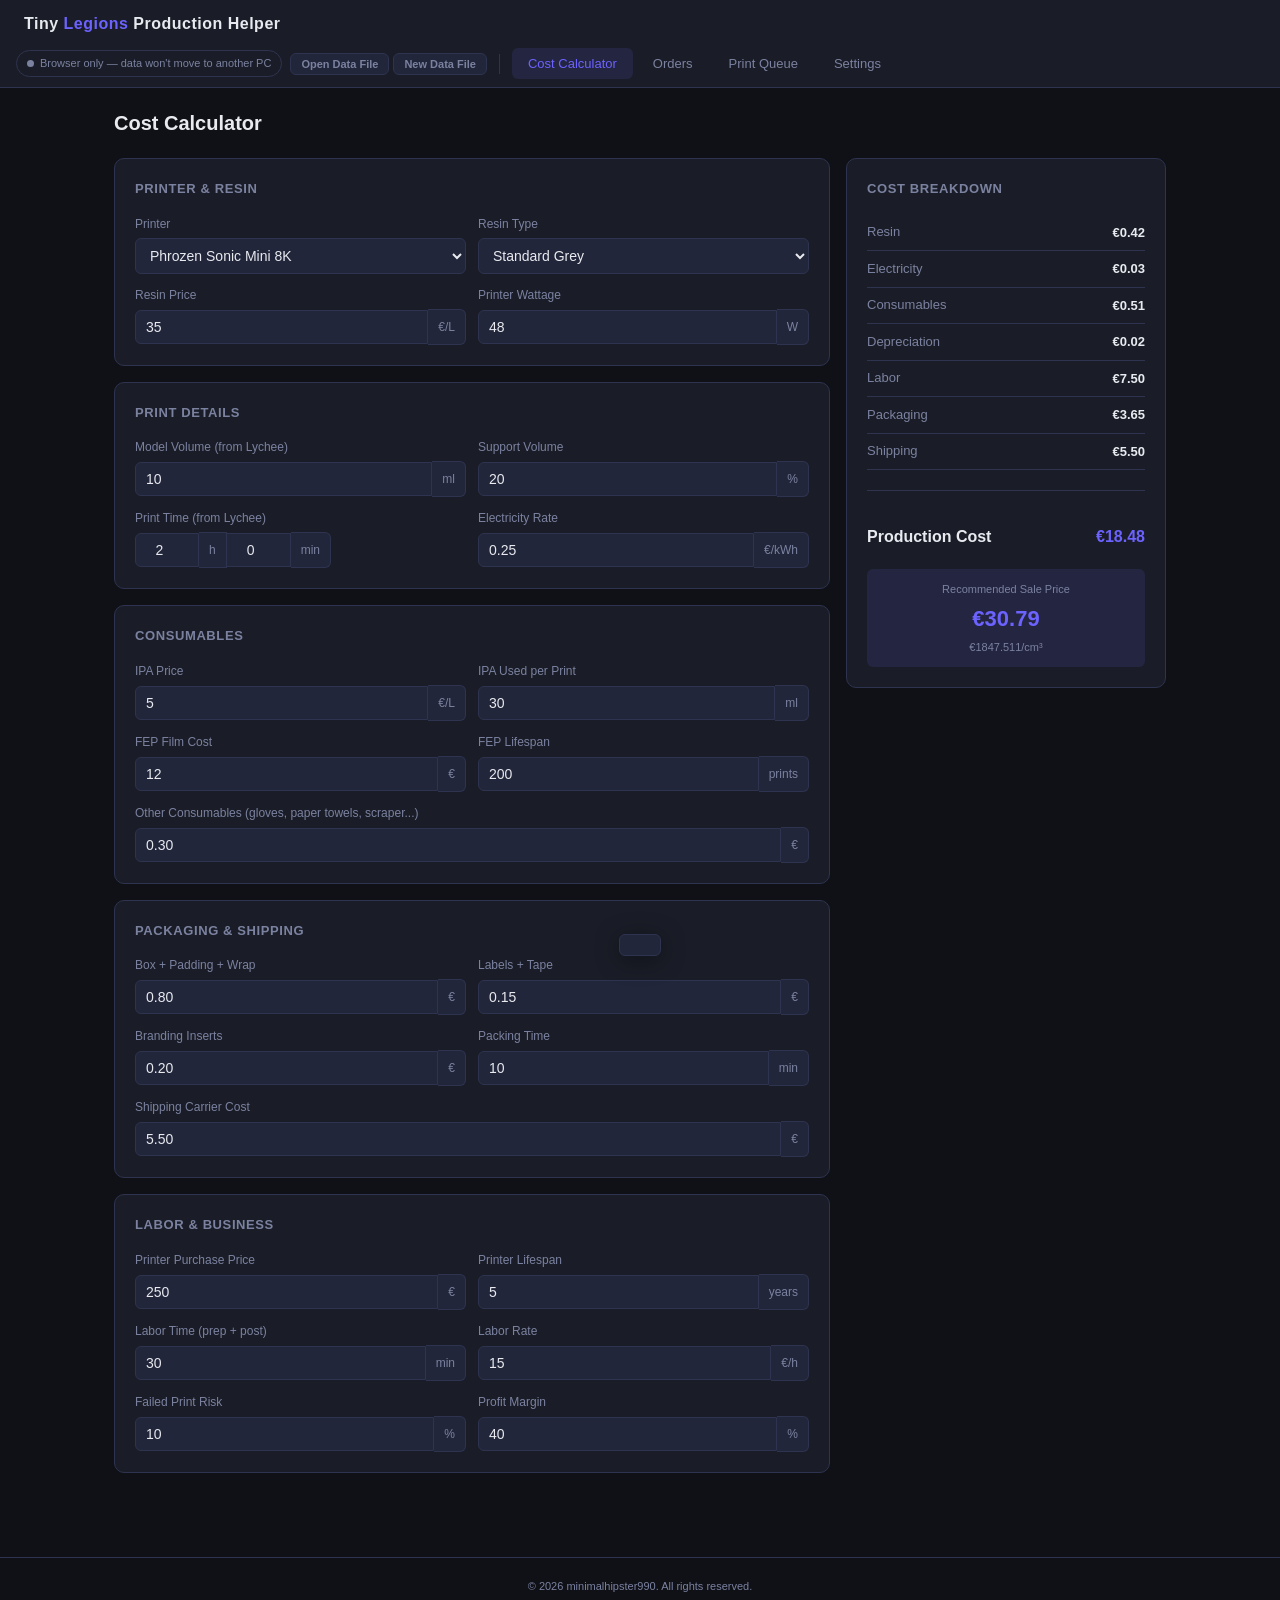
==== commit 3e4f2df9: "Add README, copyright, and rename to Production Helper - Add full README with usage guide, formulas," ====
--- a/index.html
+++ b/index.html
@@ -3,13 +3,13 @@
 <head>
   <meta charset="UTF-8">
   <meta name="viewport" content="width=device-width, initial-scale=1.0">
-  <title>Tiny Legions — Production Manager</title>
+  <title>Tiny Legions — Production Helper</title>
   <link rel="stylesheet" href="css/style.css">
   <link rel="manifest" href="manifest.json">
   <link rel="apple-touch-icon" href="icons/icon-192.svg">
   <meta name="apple-mobile-web-app-capable" content="yes">
   <meta name="apple-mobile-web-app-status-bar-style" content="black-translucent">
-  <meta name="apple-mobile-web-app-title" content="TL Production">
+  <meta name="apple-mobile-web-app-title" content="TL Production Helper">
   <meta name="theme-color" content="#1a1d27">
 </head>
 <body>
@@ -17,7 +17,7 @@
 <!-- ── Header ─────────────────────────────────────────────────────────────── -->
 <header class="app-header">
   <div class="app-header-top">
-    <div class="app-logo">Tiny <span>Legions</span> Production</div>
+    <div class="app-logo">Tiny <span>Legions</span> Production Helper</div>
   </div>
   <div class="app-header-bar">
     <div id="file-status" class="file-status disconnected" title="Data saved in browser only">
@@ -282,13 +282,14 @@
             <th>Height (mm)</th>
             <th>Qty</th>
             <th>Print Time</th>
+            <th>Total Time</th>
             <th>Resin</th>
             <th>Deadline</th>
             <th>Actions</th>
           </tr>
         </thead>
         <tbody id="orders-tbody">
-          <tr><td colspan="10" class="empty-state">No orders yet. Click "Add Order" to start.</td></tr>
+          <tr><td colspan="11" class="empty-state">No orders yet. Click "Add Order" to start.</td></tr>
         </tbody>
       </table>
     </div>
@@ -516,6 +517,10 @@
 <div id="toast" class="toast"></div>
 
 <!-- ── Scripts ────────────────────────────────────────────────────────────── -->
+<footer class="app-footer">
+  &copy; 2026 minimalhipster990. All rights reserved.
+</footer>
+
 <script src="js/printers.js"></script>
 <script src="js/storage.js"></script>
 <script src="js/calculator.js"></script>
--- a/css/style.css
+++ b/css/style.css
@@ -802,3 +802,13 @@
   flex-shrink: 0;
   margin-top: 1px;
 }
+
+/* ── Footer ──────────────────────────────────────────────────────────────────── */
+.app-footer {
+  text-align: center;
+  padding: 20px 24px;
+  font-size: 11px;
+  color: var(--text-muted);
+  border-top: 1px solid var(--border);
+  margin-top: 40px;
+}
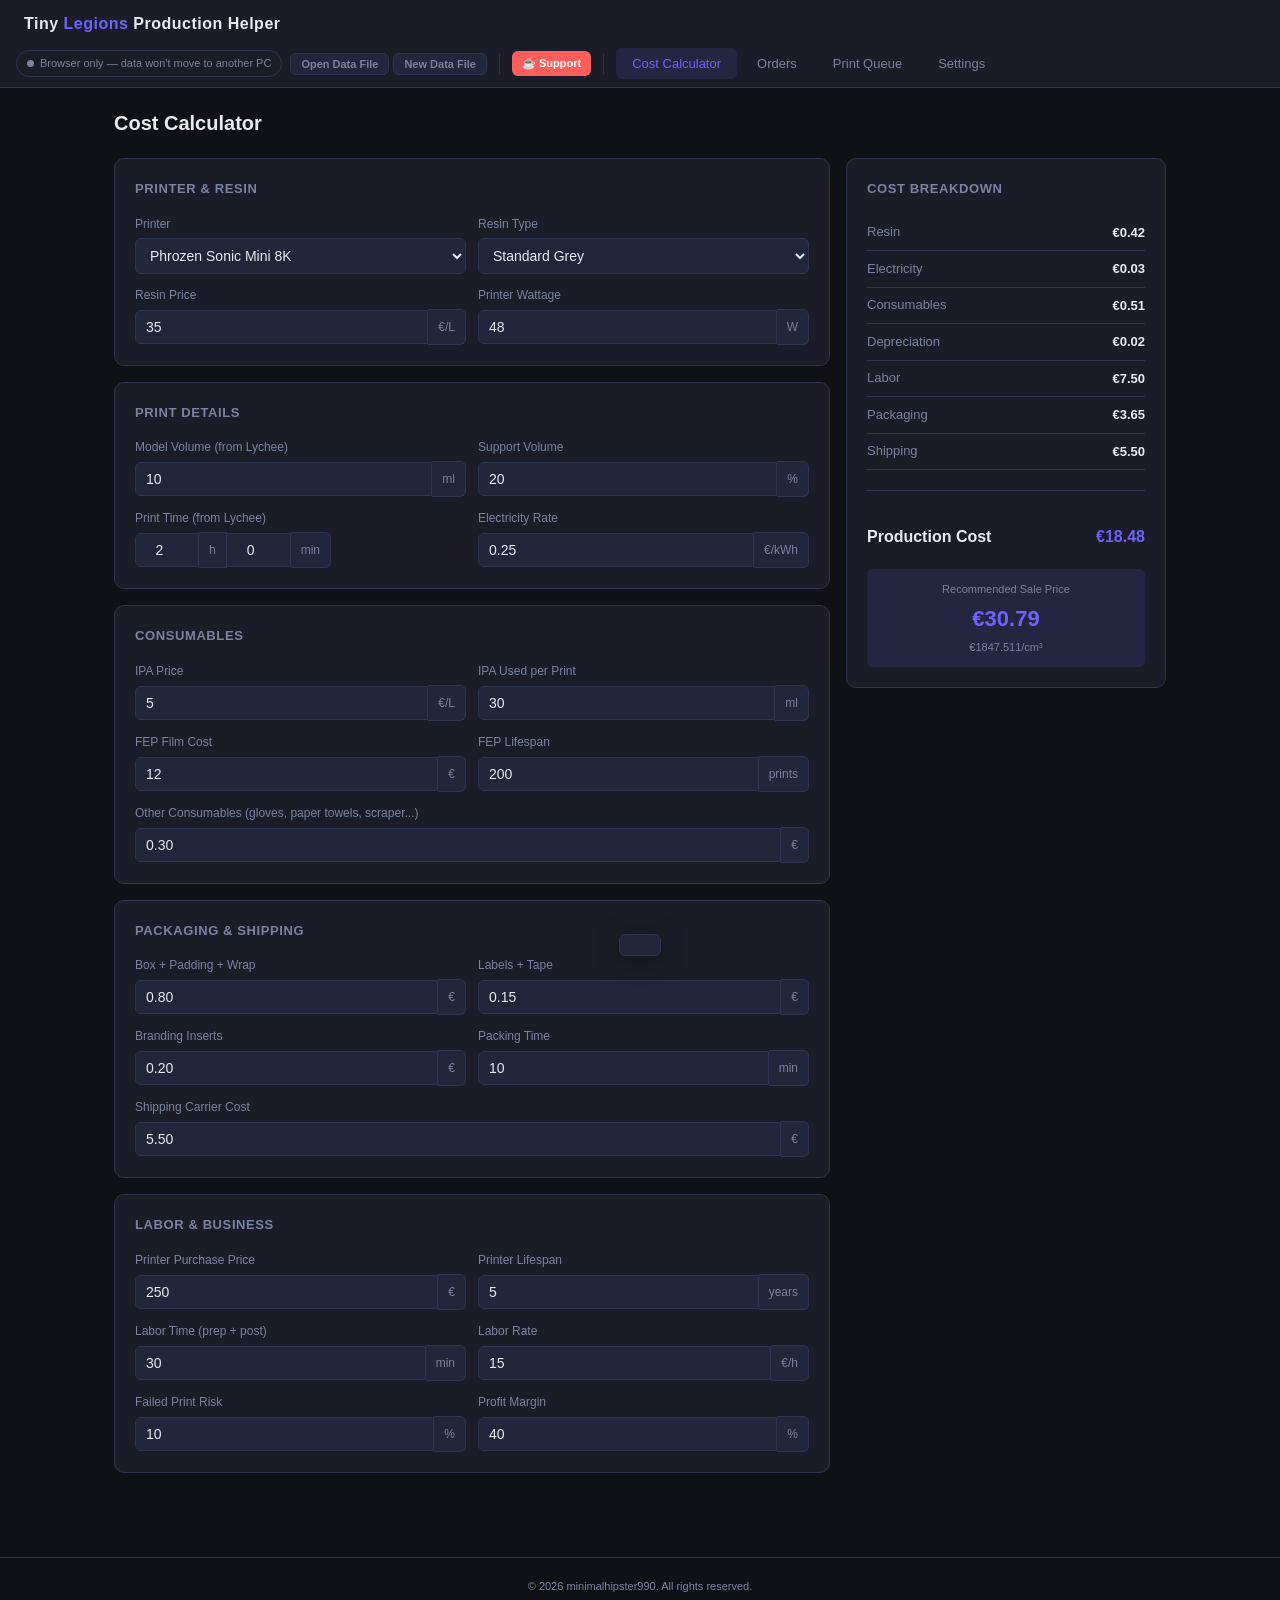
==== commit 4d72f6ab: "Add Ko-fi donation link, switch to MIT license" ====
--- a/index.html
+++ b/index.html
@@ -27,6 +27,8 @@
       <button class="btn-file" onclick="handleOpenExisting()">Open Data File</button>
       <button class="btn-file" onclick="handleConnectNew()">New Data File</button>
     </div>
+    <div class="header-divider"></div>
+    <a class="btn-kofi" href="https://ko-fi.com/minimalhipster990" target="_blank" rel="noopener">☕ Support</a>
     <div class="header-divider"></div>
     <nav class="tab-nav">
       <button class="tab-btn" data-tab="calculator" onclick="showTab('calculator')">Cost Calculator</button>
--- a/css/style.css
+++ b/css/style.css
@@ -663,6 +663,21 @@
 
 .btn-file:hover { color: var(--text); border-color: var(--accent); }
 
+.btn-kofi {
+  background: #ff5e5b;
+  color: #fff;
+  border: none;
+  border-radius: var(--radius-sm);
+  padding: 4px 10px;
+  font-size: 11px;
+  font-weight: 600;
+  text-decoration: none;
+  white-space: nowrap;
+  flex-shrink: 0;
+  line-height: 1.6;
+}
+.btn-kofi:hover { background: #e04e4b; color: #fff; }
+
 /* ── Time Input ──────────────────────────────────────────────────────────────── */
 .time-input {
   display: flex;
